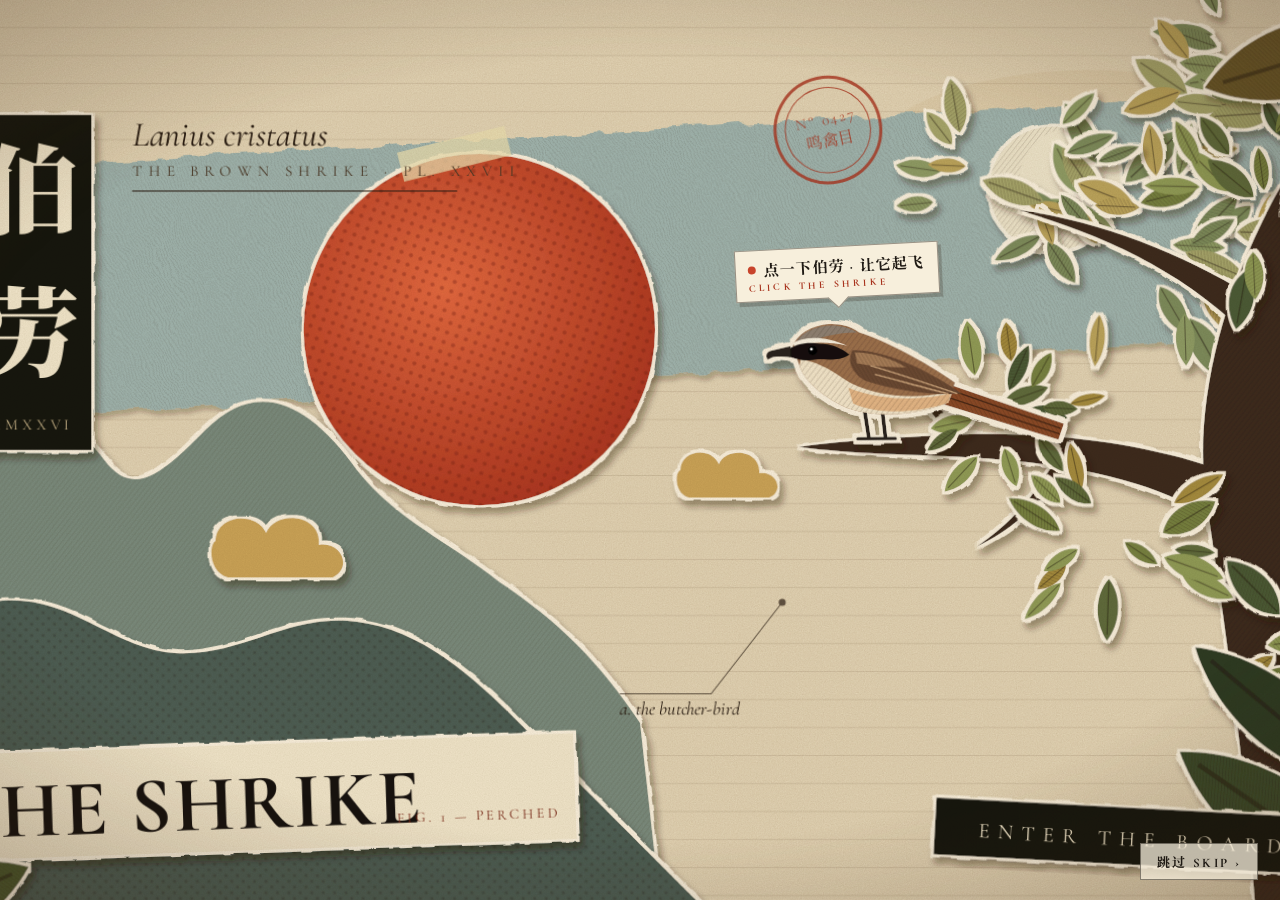
==== me/index.html @ d64d52db "Add files via upload" ====
<!DOCTYPE html>
<html lang="zh-CN">
<head>
<meta charset="UTF-8">
<meta name="viewport" content="width=device-width, initial-scale=1.0, user-scalable=no">
<title>伯劳 · LANIUS — 无限画板与传送门</title>
<link rel="preconnect" href="https://fonts.googleapis.com">
<link rel="preconnect" href="https://fonts.gstatic.com" crossorigin>
<!-- 字体异步加载：网络不通时自动回退到系统字体，不会阻塞页面 -->
<link href="https://fonts.googleapis.com/css2?family=Caveat:wght@500;700&family=Cormorant+Garamond:ital,wght@0,500;0,700;1,500&family=Long+Cang&family=Noto+Serif+SC:wght@500;900&family=Ma+Shan+Zheng&family=Special+Elite&family=ZCOOL+KuaiLe&display=swap" rel="stylesheet" media="print" onload="this.media='all'">
<link rel="stylesheet" href="css/style.css">
</head>
<body class="intro-running">

<!-- ================= 主体：无限画板 ================= -->
<div id="app">
  <div id="stage">
    <canvas id="board" aria-label="无限画板"></canvas>
    <!-- 网页维度（传送门打开的嵌入页面） -->
    <div id="webview" aria-hidden="true">
      <iframe id="webFrame" title="传送门另一侧的页面"></iframe>
    </div>
  </div>

  <!-- 左上：场景标题 / 返回 -->
  <div class="topleft ui">
    <button id="backBtn" class="back-btn" title="穿回上一个维度 (Backspace)">
      <span class="mini-portal"></span><span>穿回</span>
    </button>
    <div class="scene-tag">
      <span class="scene-mark">LANIUS</span>
      <span id="sceneTitle">主画板</span>
    </div>
  </div>

  <!-- 顶部工具栏 -->
  <div class="toolbar ui board-only" role="toolbar" aria-label="绘图工具">
    <button data-tool="select" title="选择 (V / 1)" class="active"><svg viewBox="0 0 24 24"><path d="M5 3l14 8-6 1.6L10 19z"/></svg><i>1</i></button>
    <button data-tool="hand" title="抓手平移 (H / 2)"><svg viewBox="0 0 24 24"><path d="M8 12V5.5a1.5 1.5 0 013 0V11m0-1V4.5a1.5 1.5 0 013 0V11m0-.5V6a1.5 1.5 0 013 0v7c0 4-2.5 7-6.5 7-3 0-4.5-1.5-6-4l-2-3.5a1.5 1.5 0 012.5-1.6L8 13"/></svg><i>2</i></button>
    <span class="sep"></span>
    <button data-tool="pen" title="画笔 (P / 3)"><svg viewBox="0 0 24 24"><path d="M4 20c3-1 4-3 6-6l7-9 2 2-8 8c-2 2-4 4-7 5z"/></svg><i>3</i></button>
    <button data-tool="rect" title="矩形 (R / 4)"><svg viewBox="0 0 24 24"><rect x="4" y="6" width="16" height="12" rx="1.5"/></svg><i>4</i></button>
    <button data-tool="ellipse" title="椭圆 (O / 5)"><svg viewBox="0 0 24 24"><ellipse cx="12" cy="12" rx="8.5" ry="6.5"/></svg><i>5</i></button>
    <button data-tool="arrow" title="箭头 (A / 6)"><svg viewBox="0 0 24 24"><path d="M4 20L19 5M11 5h8v8"/></svg><i>6</i></button>
    <button data-tool="line" title="直线 (L / 7)"><svg viewBox="0 0 24 24"><path d="M4 20L20 4"/></svg><i>7</i></button>
    <button data-tool="text" title="文字 (T / 8)"><svg viewBox="0 0 24 24"><path d="M5 6V4h14v2M12 4v16M9 20h6"/></svg><i>8</i></button>
    <button data-tool="eraser" title="橡皮 (E / 9)"><svg viewBox="0 0 24 24"><path d="M9 20h11M4.5 14.5l9-9a2 2 0 012.8 0l2.2 2.2a2 2 0 010 2.8L11 18H8z"/></svg><i>9</i></button>
    <span class="sep"></span>
    <button data-tool="portal" class="portal-tool" title="创造传送门 (G / 0)"><span class="mini-portal"></span><b>传送门</b><i>0</i></button>
  </div>

  <!-- 左侧属性面板 -->
  <div class="props ui board-only" aria-label="样式">
    <div class="prop-title">笔触 Stroke</div>
    <div class="swatches" id="colorSwatches">
      <button data-color="ink" class="active" title="墨色"></button>
      <button data-color="#c8442b" title="朱砂"></button>
      <button data-color="#1f6fb2" title="群青"></button>
      <button data-color="#2f8f46" title="松绿"></button>
      <button data-color="#d98a1c" title="琥珀"></button>
      <button data-color="#7048e8" title="紫藤"></button>
    </div>
    <div class="prop-title">填充 Fill</div>
    <div class="seg" id="fillSeg">
      <button data-fill="none" class="active" title="无填充">无</button>
      <button data-fill="hachure" title="排线">排线</button>
      <button data-fill="solid" title="色块">色块</button>
    </div>
    <div class="prop-title">粗细 Width</div>
    <div class="seg" id="widthSeg">
      <button data-width="1.5" title="细"><span class="w w1"></span></button>
      <button data-width="3" class="active" title="中"><span class="w w2"></span></button>
      <button data-width="6" title="粗"><span class="w w3"></span></button>
    </div>
    <div class="prop-title">手绘感 Sloppiness</div>
    <div class="seg" id="roughSeg">
      <button data-rough="0" title="规整">规整</button>
      <button data-rough="1" class="active" title="手绘">手绘</button>
      <button data-rough="2.2" title="潦草">潦草</button>
    </div>
    <div class="prop-title">字体 Typeface</div>
    <div class="font-grid" id="fontFamily" role="group" aria-label="字体"></div>
    <div class="prop-title">字号 Size</div>
    <div class="seg" id="fontSeg">
      <button data-font="20">S</button>
      <button data-font="30" class="active">M</button>
      <button data-font="48">L</button>
      <button data-font="72">XL</button>
    </div>
  </div>

  <!-- 右上：菜单 -->
  <div class="topright ui">
    <button id="openBtn" class="icon-btn" title="打开本地文件 (Ctrl+O)" aria-label="打开本地文件"><svg viewBox="0 0 24 24"><path d="M3 7.5V18a1.5 1.5 0 001.5 1.5h13.2a1.5 1.5 0 001.45-1.1L21.5 11H7.2a1.5 1.5 0 00-1.43 1.05L3.5 19"/><path d="M3 7.5V6a1.5 1.5 0 011.5-1.5h4l2 2.5h6A1.5 1.5 0 0118 8.5V11"/></svg></button>
    <button id="saveBtn" class="icon-btn" title="保存到本地文件 (Ctrl+S)" aria-label="保存到本地文件"><svg viewBox="0 0 24 24"><path d="M5 4h11l3 3v12a1 1 0 01-1 1H6a1 1 0 01-1-1z"/><path d="M8 4v5h7V4M8 20v-6h8v6"/></svg></button>
    <button id="menuBtn" class="icon-btn" title="菜单" aria-haspopup="true"><svg viewBox="0 0 24 24"><path d="M4 7h16M4 12h16M4 17h16"/></svg></button>
    <div id="menu" class="menu hidden" role="menu">
      <button data-menu="open">打开本地文件…<kbd>Ctrl+O</kbd></button>
      <button data-menu="save">保存到本地文件<kbd>Ctrl+S</kbd></button>
      <button data-menu="saveas">另存为…<kbd>Ctrl+Shift+S</kbd></button>
      <hr>
      <button data-menu="export" class="board-only">导出当前画板 PNG</button>
      <button data-menu="clear" class="board-only">清空当前画板</button>
      <button data-menu="reset">恢复默认（清除所有保存）</button>
      <button data-menu="intro">重播开场动画</button>
      <button data-menu="help">快捷键与帮助</button>
    </div>
  </div>

  <!-- 底部左：缩放 & 撤销 -->
  <div class="bottomleft ui board-only">
    <div class="zoom-box">
      <button id="zoomOut" title="缩小 (-)">−</button>
      <button id="zoomLabel" title="重置缩放 (0)">100%</button>
      <button id="zoomIn" title="放大 (+)">+</button>
    </div>
    <div class="zoom-box">
      <button id="undoBtn" title="撤销 (Ctrl+Z)"><svg viewBox="0 0 24 24"><path d="M9 14L4 9l5-5M4 9h10a6 6 0 010 12h-3"/></svg></button>
      <button id="redoBtn" title="重做 (Ctrl+Shift+Z)"><svg viewBox="0 0 24 24"><path d="M15 14l5-5-5-5M20 9H10a6 6 0 000 12h3"/></svg></button>
    </div>
  </div>

  <textarea id="textEditor" spellcheck="false" aria-label="编辑文字"></textarea>
  <input type="file" id="fileInput" accept=".lanius,.json,application/json" hidden>
  <div id="dropZone" aria-hidden="true"><div><span class="mini-portal"></span>松手即可打开画板文件</div></div>
  <div id="toast" role="status" aria-live="polite"></div>
  <div id="parkourHud" class="parkour-hud" aria-hidden="true">
    <b>跑酷</b>
    <span><kbd>A</kbd><kbd>D</kbd> 移动</span>
    <span><kbd>空格</kbd> 跳跃</span>
    <span><kbd>E</kbd> 穿越传送门</span>
    <span>画的线条就是地面</span>
  </div>
  <div id="ctxMenu" class="menu ctx hidden" role="menu"></div>
</div>

<!-- 传送门设置弹窗 -->
<div id="portalDialog" class="modal hidden" role="dialog" aria-modal="true" aria-labelledby="pdTitle">
  <form class="modal-card" id="portalForm" autocomplete="off">
    <div class="tape tape-l"></div><div class="tape tape-r"></div>
    <h3 id="pdTitle">创造传送门 <small>PORTAL GUN · MK II</small></h3>
    <label class="field">传送门名字
      <input name="name" maxlength="40" placeholder="例如：C-137 维度">
    </label>
    <div class="field-label" id="destLabel">另一侧是什么风格</div>
    <div class="dest-grid">
      <label><input type="radio" name="dest" value="paper" checked><span class="dest d-paper"><b>纸张画板</b><em>默认 · 和这里一样</em></span></label>
      <label><input type="radio" name="dest" value="dots"><span class="dest d-dots"><b>点阵画板</b><em>干净的白色点阵</em></span></label>
      <label><input type="radio" name="dest" value="dark"><span class="dest d-dark"><b>暗夜画板</b><em>深色维度</em></span></label>
      <label><input type="radio" name="dest" value="blueprint"><span class="dest d-blue"><b>蓝图画板</b><em>工程蓝图网格</em></span></label>
      <label><input type="radio" name="dest" value="parkour"><span class="dest d-parkour"><b>跑酷维度</b><em>操控火柴人踩线条</em></span></label>
      <label><input type="radio" name="dest" value="web"><span class="dest d-web"><b>网页</b><em>嵌入一个页面</em></span></label>
    </div>
    <label class="field url-field">网址或本地相对路径
      <input name="src" placeholder="https://…  或  某个页面.html">
    </label>
    <div class="field-label">传送门颜色</div>
    <div class="hue-row">
      <label><input type="radio" name="hue" value="105" checked><span style="--h:105">经典绿</span></label>
      <label><input type="radio" name="hue" value="170"><span style="--h:170">青蓝</span></label>
      <label><input type="radio" name="hue" value="285"><span style="--h:285">紫</span></label>
      <label><input type="radio" name="hue" value="35"><span style="--h:35">琥珀</span></label>
    </div>
    <div class="actions">
      <button type="button" data-act="cancel" class="btn ghost">取消</button>
      <button type="submit" class="btn primary">开启传送门</button>
    </div>
  </form>
</div>

<!-- 帮助 -->
<div id="helpDialog" class="modal hidden" role="dialog" aria-modal="true" aria-labelledby="helpTitle">
  <div class="modal-card help-card">
    <div class="tape tape-l"></div>
    <h3 id="helpTitle">使用说明 <small>FIELD NOTES</small></h3>
    <ul>
      <li><b>平移</b>：空格 + 拖动 / 鼠标中键 / 抓手工具 / 触控板双指滑动</li>
      <li><b>缩放</b>：Ctrl + 滚轮 / 双指捏合 / 左下角按钮</li>
      <li><b>工具</b>：1 选择 · 2 抓手 · 3 画笔 · 4 矩形 · 5 椭圆 · 6 箭头 · 7 直线 · 8 文字 · 9 橡皮 · 0 传送门</li>
      <li><b>传送门</b>：单击即穿越；拖动可移动；Alt/Shift + 单击选中后可拖右下角缩放；右键可编辑目的地</li>
      <li><b>跑酷维度</b>：进去后会有一个火柴人 —— <b>A / D 走路 · 空格跳跃 · 靠近传送门按 E 穿越</b>；你画的线条就是地面，火柴人可以踩在上面（这个维度之外没有火柴人）。进入时火柴人从入口传送门下方的初始平台出现，掉下去会自动回到入口</li>
      <li><b>编辑</b>：Delete 删除 · Ctrl+D 复制 · Ctrl+C / V · Ctrl+Z / Ctrl+Shift+Z · 双击文字修改</li>
      <li><b>返回</b>：左上角「穿回」或 Backspace（在网页维度中）</li>
      <li><b>文件</b>：Ctrl+S 保存为本地 .lanius 文件（包含所有维度和传送门）· Ctrl+Shift+S 另存为 · Ctrl+O 打开，也可以把文件直接拖进窗口</li>
      <li>画板内容同时会自动保存在本浏览器中。</li>
    </ul>
    <div class="actions"><button type="button" class="btn primary" data-close>好的</button></div>
  </div>
</div>

<!-- 传送门穿越特效层 -->
<canvas id="warp"></canvas>

<!-- ================= 开场动画：伯劳（古典拼贴） ================= -->
<div id="intro" aria-label="开场动画">
  <svg class="defs-only" width="0" height="0" aria-hidden="true">
    <defs>
      <filter id="cutout" x="-20%" y="-20%" width="140%" height="140%">
        <feMorphology in="SourceAlpha" operator="dilate" radius="3.2" result="dil"/>
        <feTurbulence type="fractalNoise" baseFrequency="0.06" numOctaves="2" seed="4" result="tn"/>
        <feDisplacementMap in="dil" in2="tn" scale="5" xChannelSelector="R" yChannelSelector="G" result="rough"/>
        <feFlood flood-color="#f7eedb"/>
        <feComposite in2="rough" operator="in" result="border"/>
        <feGaussianBlur in="rough" stdDeviation="3" result="blur"/>
        <feOffset in="blur" dx="4" dy="6" result="off"/>
        <feFlood flood-color="#2a1a0c" flood-opacity="0.38"/>
        <feComposite in2="off" operator="in" result="shadow"/>
        <feMerge><feMergeNode in="shadow"/><feMergeNode in="border"/><feMergeNode in="SourceGraphic"/></feMerge>
      </filter>
      <filter id="torn" x="-5%" y="-5%" width="110%" height="110%">
        <feTurbulence type="fractalNoise" baseFrequency="0.035" numOctaves="3" seed="9" result="n"/>
        <feDisplacementMap in="SourceGraphic" in2="n" scale="14" xChannelSelector="R" yChannelSelector="G" result="d"/>
        <feGaussianBlur in="d" stdDeviation="2" result="b"/>
        <feOffset in="b" dx="3" dy="5" result="o"/>
        <feFlood flood-color="#2a1a0c" flood-opacity="0.25"/>
        <feComposite in2="o" operator="in" result="s"/>
        <feMerge><feMergeNode in="s"/><feMergeNode in="d"/></feMerge>
      </filter>
      <filter id="paperNoise">
        <feTurbulence type="fractalNoise" baseFrequency="0.9" numOctaves="3" seed="2"/>
        <feColorMatrix values="0 0 0 0 0.35  0 0 0 0 0.25  0 0 0 0 0.12  0 0 0 0.22 0"/>
      </filter>
      <pattern id="hatch" width="4" height="4" patternUnits="userSpaceOnUse" patternTransform="rotate(38)">
        <line x1="0" y1="0" x2="0" y2="4" stroke="#24160c" stroke-width="0.9" stroke-opacity="0.5"/>
      </pattern>
      <pattern id="hatchFine" width="3" height="3" patternUnits="userSpaceOnUse" patternTransform="rotate(-30)">
        <line x1="0" y1="0" x2="0" y2="3" stroke="#24160c" stroke-width="0.6" stroke-opacity="0.45"/>
      </pattern>
      <pattern id="halftone" width="10" height="10" patternUnits="userSpaceOnUse" patternTransform="rotate(20)">
        <circle cx="5" cy="5" r="2.1" fill="#6e1d10" fill-opacity="0.35"/>
      </pattern>
      <pattern id="halftoneInk" width="8" height="8" patternUnits="userSpaceOnUse" patternTransform="rotate(45)">
        <circle cx="4" cy="4" r="1.6" fill="#1d1712" fill-opacity="0.55"/>
      </pattern>
      <pattern id="ledger" width="60" height="28" patternUnits="userSpaceOnUse">
        <line x1="0" y1="27.5" x2="60" y2="27.5" stroke="#6a5236" stroke-opacity="0.16" stroke-width="1"/>
      </pattern>
      <radialGradient id="vignette" cx="50%" cy="50%" r="75%">
        <stop offset="55%" stop-color="#3a2410" stop-opacity="0"/>
        <stop offset="100%" stop-color="#3a2410" stop-opacity="0.45"/>
      </radialGradient>
      <radialGradient id="sunGrad" cx="40%" cy="38%" r="70%">
        <stop offset="0%" stop-color="#e2683e"/>
        <stop offset="100%" stop-color="#a8331d"/>
      </radialGradient>
    </defs>
  </svg>

  <!-- L0 纸张 -->
  <svg class="layer" id="lPaper" viewBox="0 0 1600 900" preserveAspectRatio="xMidYMid slice" aria-hidden="true">
    <rect width="1600" height="900" fill="#e7d9bb"/>
    <rect width="1600" height="900" fill="url(#ledger)"/>
    <rect width="1600" height="900" filter="url(#paperNoise)"/>
    <ellipse cx="300" cy="700" rx="260" ry="120" fill="#b08a55" opacity="0.12"/>
    <ellipse cx="1250" cy="160" rx="220" ry="90" fill="#b08a55" opacity="0.1"/>
    <line x1="80" y1="0" x2="80" y2="900" stroke="#a5423a" stroke-opacity="0.25" stroke-width="1.5"/>
  </svg>

  <!-- L1 天空、太阳 -->
  <svg class="layer" id="lSky" viewBox="0 0 1600 900" preserveAspectRatio="xMidYMid slice" aria-hidden="true">
    <g filter="url(#torn)">
      <polygon points="150,170 1500,90 1520,330 160,420" fill="#9fb3ad"/>
      <polygon points="150,170 1500,90 1520,330 160,420" fill="url(#hatchFine)" opacity="0.5"/>
    </g>
    <g filter="url(#cutout)">
      <circle cx="640" cy="330" r="175" fill="url(#sunGrad)"/>
      <circle cx="640" cy="330" r="175" fill="url(#halftone)"/>
    </g>
    <g filter="url(#cutout)" opacity="0.95">
      <circle cx="1210" cy="190" r="62" fill="#efe4c9"/>
      <circle cx="1210" cy="190" r="62" fill="url(#hatch)" opacity="0.55"/>
      <circle cx="1228" cy="180" r="50" fill="#efe4c9"/>
    </g>
    <rect x="560" y="140" width="110" height="30" fill="#e9dcae" opacity="0.75" transform="rotate(-14 615 155)"/>
  </svg>

  <!-- L2 山与祥云 -->
  <svg class="layer" id="lMount" viewBox="0 0 1600 900" preserveAspectRatio="xMidYMid slice" aria-hidden="true">
    <g filter="url(#cutout)">
      <path d="M0 900 L0 560 C60 520 110 470 170 430 C210 400 240 420 270 460 C300 500 330 470 370 430 C420 380 470 400 520 470 C560 520 610 540 660 580 C720 620 760 660 800 720 L820 900 Z" fill="#7a8a7b"/>
      <path d="M0 900 L0 560 C60 520 110 470 170 430 C210 400 240 420 270 460 C300 500 330 470 370 430 C420 380 470 400 520 470 C560 520 610 540 660 580 C720 620 760 660 800 720 L820 900 Z" fill="url(#hatch)" opacity="0.35"/>
    </g>
    <g filter="url(#cutout)">
      <path d="M-20 900 L-20 700 C40 650 90 610 160 600 C230 590 270 640 330 650 C400 660 450 610 520 620 C600 630 660 700 720 760 C760 800 800 840 860 900 Z" fill="#4e5d52"/>
      <path d="M-20 900 L-20 700 C40 650 90 610 160 600 C230 590 270 640 330 650 C400 660 450 610 520 620 C600 630 660 700 720 760 C760 800 800 840 860 900 Z" fill="url(#halftoneInk)" opacity="0.4"/>
    </g>
    <g filter="url(#cutout)" fill="#c9a256">
      <path d="M380 540 c0-26 40-30 50-8 c10-24 56-18 52 12 c22-4 34 22 14 32 h-104 c-20-6-18-34 -12-36z"/>
      <path d="M840 470 c0-20 30-24 38-6 c8-18 42-14 40 9 c16-3 26 17 10 24 h-80 c-15-5-13-26 -8-27z"/>
    </g>
  </svg>

  <!-- L3 古典排版 -->
  <svg class="layer" id="lType" viewBox="0 0 1600 900" preserveAspectRatio="xMidYMid slice" aria-hidden="true">
    <g filter="url(#cutout)">
      <rect x="140" y="120" width="120" height="330" fill="#17120e"/>
    </g>
    <text x="200" y="230" text-anchor="middle" font-family="'Noto Serif SC','Songti SC','SimSun',serif" font-weight="900" font-size="96" fill="#efe4c9">伯</text>
    <text x="200" y="370" text-anchor="middle" font-family="'Noto Serif SC','Songti SC','SimSun',serif" font-weight="900" font-size="96" fill="#efe4c9">劳</text>
    <text x="200" y="430" text-anchor="middle" font-family="'Cormorant Garamond',Georgia,serif" font-size="15" letter-spacing="4" fill="#c8b48a">MMXXVI</text>
    <text x="300" y="150" font-family="'Cormorant Garamond',Georgia,serif" font-style="italic" font-size="34" fill="#2a1d12">Lanius cristatus</text>
    <text x="300" y="180" font-family="'Cormorant Garamond',Georgia,serif" font-size="15" letter-spacing="6" fill="#4a3826">THE BROWN SHRIKE · PL. XXVII</text>
    <line x1="300" y1="195" x2="620" y2="195" stroke="#2a1d12" stroke-width="1"/>
    <g filter="url(#cutout)">
      <rect x="96" y="740" width="640" height="104" fill="#efe4c9" transform="rotate(-2 416 792)"/>
    </g>
    <text x="118" y="822" font-family="'Cormorant Garamond',Georgia,serif" font-weight="700" font-size="78" fill="#17120e" transform="rotate(-2 416 792)" letter-spacing="2">THE SHRIKE</text>
    <text x="560" y="822" font-family="'Cormorant Garamond',Georgia,serif" font-size="14" letter-spacing="3" fill="#7a2a18" transform="rotate(-2 416 792)">FIG. 1 — PERCHED</text>
    <g transform="translate(985 135) rotate(-12)" opacity="0.8">
      <circle r="52" fill="none" stroke="#a8331d" stroke-width="3"/>
      <circle r="42" fill="none" stroke="#a8331d" stroke-width="1"/>
      <text y="-6" text-anchor="middle" font-family="'Cormorant Garamond',Georgia,serif" font-size="15" letter-spacing="2" fill="#a8331d">N° 0427</text>
      <text y="16" text-anchor="middle" font-family="'Noto Serif SC',serif" font-size="16" fill="#a8331d">鸣禽目</text>
    </g>
    <g stroke="#2a1d12" stroke-width="1" fill="none" opacity="0.7">
      <path d="M940 600 L870 690 L780 690"/>
      <circle cx="940" cy="600" r="3" fill="#2a1d12"/>
    </g>
    <text x="780" y="710" font-family="'Cormorant Garamond',Georgia,serif" font-style="italic" font-size="18" fill="#2a1d12">a. the butcher-bird</text>
  </svg>

  <!-- L4 树 -->
  <svg class="layer" id="lTree" viewBox="0 0 1600 900" preserveAspectRatio="xMidYMid slice" aria-hidden="true">
    <g id="treeLeavesBack"></g>
    <g filter="url(#cutout)">
      <g id="treeWood" fill="#3d2c1f">
        <path d="M1400 900 C1390 760 1370 620 1352 500 C1340 420 1360 320 1410 220 C1440 160 1490 90 1560 20 L1640 -20 L1640 900 Z"/>
        <path d="M1362 468 C1280 440 1180 430 1090 436 C1050 438 1010 440 955 447 C1010 454 1060 454 1100 456 C1190 460 1290 472 1356 516 Z"/>
        <path d="M1104 440 C1084 410 1062 388 1030 366 C1064 382 1090 402 1116 438 Z"/>
        <path d="M1206 458 C1186 492 1162 522 1128 544 C1170 524 1196 494 1222 460 Z"/>
        <path d="M1396 300 C1326 258 1252 228 1168 216 C1250 240 1322 272 1388 334 Z"/>
      </g>
      <path d="M1400 900 C1390 760 1370 620 1352 500 C1340 420 1360 320 1410 220 C1440 160 1490 90 1560 20 L1640 -20 L1640 900 Z" fill="url(#hatch)"/>
    </g>
    <g id="treeLeaves"></g>
    <circle id="perch" cx="1030" cy="441" r="1" fill="none"/>
  </svg>

  <!-- 伯劳 -->
  <!-- 伯劳（由 intro.js 生成剪纸部件） -->
  <div id="fallLeaves"></div>
  <div id="birdWrap">
    <svg id="bird" viewBox="0 -80 320 280" aria-hidden="true"></svg>
  </div>
  <div id="birdHint" aria-hidden="true">
    <div class="tag"><span class="dot"></span>点一下伯劳 · 让它起飞<em>CLICK THE SHRIKE</em></div>
  </div>

  <!-- L5 前景 -->
  <svg class="layer" id="lFront" viewBox="0 0 1600 900" preserveAspectRatio="xMidYMid slice" aria-hidden="true">
    <g id="frontLeaves"></g>
    <rect x="1080" y="790" width="380" height="54" fill="#17120e" transform="rotate(3 1270 817)" filter="url(#cutout)"/>
    <text x="1270" y="826" text-anchor="middle" font-family="'Cormorant Garamond',Georgia,serif" font-size="20" letter-spacing="8" fill="#efe4c9" transform="rotate(3 1270 817)">ENTER THE BOARD</text>
    <rect width="1600" height="900" fill="url(#vignette)"/>
  </svg>

  <div class="intro-grain"></div>
  <button id="skipIntro" type="button">跳过 SKIP ›</button>
</div>

<script src="js/portal.js"></script>
<script src="js/parkour.js"></script>
<script src="js/board.js"></script>
<script src="js/intro.js"></script>
</body>
</html>
---- me/css/style.css ----
/* =========================================================
 *  伯劳 · LANIUS —— 古典拼贴 × 手绘画板 × 传送门
 * ========================================================= */
:root {
  --paper: #f3ead6;
  --paper-2: #fbf6ea;
  --ink: #1f1a14;
  --ink-soft: rgba(31, 26, 20, 0.62);
  --line: rgba(42, 29, 18, 0.22);
  --accent: #c8442b;
  --portal: hsl(105, 90%, 45%);
  --shadow: 0 1px 0 rgba(255, 255, 255, 0.6) inset, 0 6px 18px rgba(48, 30, 12, 0.16), 0 1px 3px rgba(48, 30, 12, 0.18);
  --hand: "Caveat", "Long Cang", "KaiTi", "STKaiti", cursive;
  --serif: "Cormorant Garamond", "Noto Serif SC", Georgia, "Songti SC", serif;
  --sans: "Helvetica Neue", "PingFang SC", "Microsoft YaHei", sans-serif;
  --ease: cubic-bezier(0.16, 0.84, 0.24, 1);
}

* { box-sizing: border-box; }
html, body {
  margin: 0; height: 100%; overflow: hidden;
  background: #e7d9bb;
  color: var(--ink);
  font-family: var(--sans);
  -webkit-font-smoothing: antialiased;
  overscroll-behavior: none;
  touch-action: none;
}
button { font: inherit; color: inherit; }
button:focus-visible, input:focus-visible { outline: 2px solid var(--accent); outline-offset: 2px; }
.hidden { display: none !important; }

/* ================= 主体 ================= */
#app { position: fixed; inset: 0; transform-origin: 50% 50%; }
#stage { position: absolute; inset: 0; overflow: hidden; }
#board { position: absolute; inset: 0; display: block; touch-action: none; }

#webview {
  position: absolute; inset: 0; background: #e8e6e1;
  visibility: hidden; opacity: 0;
}
#webview.on { visibility: visible; opacity: 1; }
#webview iframe { width: 100%; height: 100%; border: 0; display: block; background: #e8e6e1; }

/* ---------- 通用 UI 浮层 ---------- */
.ui {
  position: absolute; z-index: 10;
  transition: opacity 0.6s var(--ease), transform 0.8s var(--ease);
}
body.intro-running .ui { opacity: 0; pointer-events: none; }
body.intro-running .toolbar { transform: translate(-50%, -24px); }
body.intro-running .props { transform: translateX(-24px); }
body.intro-running .bottomleft { transform: translateY(24px); }
body.ui-in .ui { transition-delay: 0.12s; }
body.ui-in .toolbar { transition-delay: 0.05s; }
body.ui-in .props { transition-delay: 0.2s; }
body.mode-web .board-only { opacity: 0; pointer-events: none; transform: translateY(-8px); }
body.mode-web .toolbar { transform: translate(-50%, -16px); }

.panel, .toolbar, .props, .zoom-box, .icon-btn, .menu, .scene-tag, .back-btn {
  background: var(--paper-2);
  border: 1px solid var(--line);
  box-shadow: var(--shadow);
}

/* 顶部工具栏 */
.toolbar {
  top: 14px; left: 50%; transform: translateX(-50%);
  display: flex; align-items: center; gap: 2px; padding: 5px;
  border-radius: 12px;
}
.toolbar::before { /* 拼贴胶带 */
  content: ""; position: absolute; top: -9px; left: 22px; width: 58px; height: 16px;
  background: rgba(214, 180, 104, 0.55); transform: rotate(-4deg);
  box-shadow: 0 1px 2px rgba(0, 0, 0, 0.08);
}
.toolbar button {
  position: relative; display: grid; place-items: center;
  min-width: 38px; height: 38px; padding: 0 8px;
  border: 0; border-radius: 8px; background: transparent; cursor: pointer;
  transition: background 0.15s, color 0.15s;
}
.toolbar button:hover { background: rgba(200, 68, 43, 0.09); }
.toolbar button.active { background: var(--ink); color: var(--paper-2); }
.toolbar svg { width: 19px; height: 19px; fill: none; stroke: currentColor; stroke-width: 1.7; stroke-linecap: round; stroke-linejoin: round; }
.toolbar i {
  position: absolute; right: 3px; bottom: 1px; font-style: normal; font-size: 9px; opacity: 0.45;
}
.toolbar .sep { width: 1px; height: 22px; background: var(--line); margin: 0 4px; }
.toolbar .portal-tool { display: flex; gap: 7px; padding: 0 14px 0 10px; }
.toolbar .portal-tool b { font-family: var(--hand); font-size: 20px; font-weight: 700; line-height: 1; }
.toolbar .portal-tool.active { background: #133a10; color: #d9ff9e; }

.mini-portal {
  display: inline-block; width: 18px; height: 22px; border-radius: 50%;
  background: radial-gradient(circle at 50% 50%, #eaffc8 0 12%, #8ff53a 30%, #3bb51b 62%, #1f7a12 100%);
  box-shadow: 0 0 8px rgba(120, 255, 60, 0.75), inset 0 0 0 2px rgba(214, 255, 140, 0.85);
  animation: miniSpin 2.4s linear infinite;
}
@keyframes miniSpin {
  0% { border-radius: 52% 48% 50% 50% / 50% 52% 48% 50%; transform: rotate(0deg); }
  50% { border-radius: 46% 54% 52% 48% / 54% 46% 54% 46%; }
  100% { border-radius: 52% 48% 50% 50% / 50% 52% 48% 50%; transform: rotate(360deg); }
}

/* 左侧属性面板 */
.props {
  top: 78px; left: 14px; width: 200px; padding: 12px 12px 6px;
  border-radius: 12px; max-height: calc(100vh - 150px); overflow-y: auto; scrollbar-width: thin;
}
.prop-title {
  font-family: var(--serif); font-size: 12px; font-weight: 700; letter-spacing: 0.08em;
  color: var(--ink-soft); margin: 2px 0 6px;
}
.swatches { display: grid; grid-template-columns: repeat(6, 1fr); gap: 5px; margin-bottom: 12px; }
.swatches button {
  aspect-ratio: 1; border-radius: 7px; border: 2px solid transparent; cursor: pointer;
  box-shadow: inset 0 0 0 1px rgba(0, 0, 0, 0.12);
}
.swatches button[data-color="ink"] { background: #1f1a14; }
.swatches button[data-color="#c8442b"] { background: #c8442b; }
.swatches button[data-color="#1f6fb2"] { background: #1f6fb2; }
.swatches button[data-color="#2f8f46"] { background: #2f8f46; }
.swatches button[data-color="#d98a1c"] { background: #d98a1c; }
.swatches button[data-color="#7048e8"] { background: #7048e8; }
.swatches button.active { border-color: var(--paper-2); box-shadow: 0 0 0 2px var(--accent); }
.seg { display: flex; gap: 4px; margin-bottom: 12px; }
.seg button {
  flex: 1; height: 30px; border-radius: 7px; border: 1px solid var(--line);
  background: transparent; cursor: pointer; font-size: 12px;
  display: grid; place-items: center;
}
.seg button:hover { border-color: var(--ink-soft); }
.seg button.active { background: var(--ink); color: var(--paper-2); border-color: var(--ink); }
.w { display: block; width: 22px; border-radius: 3px; background: currentColor; }
.w1 { height: 1.5px; } .w2 { height: 3px; } .w3 { height: 6px; }

.font-grid { display: grid; grid-template-columns: repeat(3, 1fr); gap: 4px; margin-bottom: 12px; }
.font-grid button {
  height: 30px; padding: 0 2px; border-radius: 7px; border: 1px solid var(--line);
  background: transparent; cursor: pointer; font-size: 15px; line-height: 1; white-space: nowrap; overflow: hidden;
}
.font-grid button:hover { border-color: var(--ink-soft); }
.font-grid button.active { background: var(--ink); color: var(--paper-2); border-color: var(--ink); }

/* 左上 场景标签 / 返回 */
.topleft { top: 14px; left: 14px; display: flex; gap: 8px; align-items: center; }
.scene-tag {
  display: flex; align-items: baseline; gap: 10px; padding: 9px 14px 8px;
  border-radius: 10px; max-width: 34vw; overflow: hidden;
}
.scene-mark {
  font-family: var(--serif); font-weight: 700; font-size: 13px; letter-spacing: 0.32em;
  color: var(--accent);
}
#sceneTitle { font-family: var(--hand); font-size: 22px; line-height: 1; white-space: nowrap; overflow: hidden; text-overflow: ellipsis; }
.back-btn {
  display: none; align-items: center; gap: 8px; height: 40px; padding: 0 14px 0 10px;
  border-radius: 10px; cursor: pointer;
  font-family: var(--hand); font-size: 21px; font-weight: 700;
}
.back-btn.show { display: inline-flex; animation: popIn 0.5s var(--ease); }
.back-btn:hover { background: #133a10; color: #d9ff9e; }
@keyframes popIn { from { transform: scale(0.6); opacity: 0; } to { transform: none; opacity: 1; } }
/* 场景标签在有属性面板时让出位置 */
body:not(.mode-web) .topleft { max-width: calc(50vw - 260px); }

/* 右上 菜单 */
.topright { top: 14px; right: 14px; }
.icon-btn {
  width: 42px; height: 42px; border-radius: 10px; cursor: pointer; display: grid; place-items: center;
}
.icon-btn svg, .zoom-box svg { width: 19px; height: 19px; fill: none; stroke: currentColor; stroke-width: 1.8; stroke-linecap: round; stroke-linejoin: round; }
.menu {
  position: absolute; top: 50px; right: 0; min-width: 210px; padding: 6px; border-radius: 10px;
  display: flex; flex-direction: column; z-index: 30;
}
.menu button {
  text-align: left; padding: 9px 12px; border: 0; border-radius: 7px; background: transparent;
  cursor: pointer; font-size: 13.5px;
}
.menu button:hover { background: rgba(200, 68, 43, 0.1); }
.menu button.danger { color: #b3261e; }
body.mode-web .menu .board-only { display: none; }
.topright { display: flex; gap: 6px; }
.menu button { display: flex; justify-content: space-between; align-items: center; gap: 18px; }
.menu kbd { font: 11px var(--sans); opacity: 0.5; }
.menu hr { border: 0; border-top: 1px solid var(--line); margin: 4px 6px; }

/* 拖放打开 */
#dropZone {
  position: fixed; inset: 0; z-index: 70; display: grid; place-items: center; pointer-events: none;
  background: rgba(19, 58, 16, 0.18); opacity: 0; transition: opacity 0.2s ease;
}
#dropZone.on { opacity: 1; }
#dropZone > div {
  display: flex; align-items: center; gap: 12px; padding: 22px 34px;
  background: #fbf6ea; color: #1f1a14; border: 2px dashed #3bb51b; border-radius: 14px;
  font-family: var(--hand); font-size: 30px; font-weight: 700; box-shadow: 0 20px 50px rgba(0, 0, 0, 0.2);
}
#dropZone .mini-portal { width: 30px; height: 36px; }

/* 提示条 */
#toast {
  position: fixed; left: 50%; bottom: 22px; z-index: 90; transform: translate(-50%, 16px);
  padding: 10px 18px; border-radius: 10px; background: #1f1a14; color: #f7efdc;
  font-size: 14px; box-shadow: 0 10px 30px rgba(0, 0, 0, 0.25);
  opacity: 0; pointer-events: none; transition: opacity 0.25s ease, transform 0.35s var(--ease);
  max-width: calc(100vw - 32px);
}
#toast.show { opacity: 1; transform: translate(-50%, 0); }
#toast.err { background: #8f1f16; }
/* 右键菜单：紧凑、按内容自适应宽度（不再继承顶部菜单的 right:0 导致被拉长） */
.menu.ctx {
  position: fixed; top: 0; left: 0; right: auto; width: max-content; min-width: 132px; max-width: 220px;
  padding: 4px; border-radius: 9px; z-index: 75; animation: ctxIn 0.14s ease-out;
}
.menu.ctx button { padding: 6px 10px; font-size: 13px; gap: 14px; border-radius: 6px; white-space: nowrap; }
.menu.ctx hr { margin: 3px 4px; }
@keyframes ctxIn { from { opacity: 0; transform: scale(0.96); } }

/* 底部 */
.bottomleft { left: 14px; bottom: 14px; display: flex; gap: 8px; }
.zoom-box { display: flex; border-radius: 10px; overflow: hidden; }
.zoom-box button {
  min-width: 38px; height: 36px; border: 0; background: transparent; cursor: pointer; font-size: 15px;
  display: grid; place-items: center;
}
.zoom-box button:hover { background: rgba(200, 68, 43, 0.09); }
#zoomLabel { min-width: 62px; font-size: 12.5px; font-variant-numeric: tabular-nums; }

/* 文字编辑框 */
#textEditor {
  position: absolute; z-index: 20; display: none; margin: 0; padding: 0;
  border: 0; outline: 1px dashed rgba(210, 84, 47, 0.6); outline-offset: 4px;
  background: transparent; resize: none; overflow: hidden; white-space: pre;
  line-height: 1.25; min-width: 4px;
}

/* ---------- 维度主题 ---------- */
body[data-style="dark"] { --paper-2: #23242c; --ink: #ece8de; --ink-soft: rgba(236, 232, 222, 0.6); --line: rgba(255, 255, 255, 0.14); --shadow: 0 8px 22px rgba(0, 0, 0, 0.45); }
body[data-style="blueprint"] { --paper-2: #f2f6fb; }
body[data-style="dots"] { --paper-2: #ffffff; }
body[data-style="parkour"] { --paper-2: #eef5fb; --line: rgba(38, 66, 92, 0.24); --accent: #1f6fb2; }
body[data-style="dark"] .swatches button.active { border-color: #23242c; }
body[data-style="dark"] .toolbar::before { background: rgba(150, 120, 255, 0.4); }

/* ---------- 跑酷 HUD ---------- */
.parkour-hud {
  position: fixed; left: 50%; bottom: 16px; z-index: 12;
  transform: translateX(-50%);
  display: none; align-items: center; gap: 14px;
  padding: 9px 18px; border-radius: 12px;
  background: rgba(21, 30, 40, 0.84); color: #eaf3ff;
  font-size: 13px; letter-spacing: 0.02em;
  box-shadow: 0 10px 26px rgba(10, 24, 38, 0.3);
  backdrop-filter: blur(4px);
  pointer-events: none;
}
body.mode-parkour .parkour-hud { display: flex; animation: popIn 0.5s var(--ease); }
.parkour-hud b { font-family: var(--hand); font-size: 20px; line-height: 1; color: #a6ec74; letter-spacing: 0.06em; }
.parkour-hud span { position: relative; display: inline-flex; align-items: center; gap: 5px; opacity: 0.92; }
.parkour-hud span + span { padding-left: 15px; }
.parkour-hud span + span::before {
  content: ""; position: absolute; left: 0; top: 50%; width: 4px; height: 4px;
  border-radius: 50%; background: currentColor; opacity: 0.4; transform: translateY(-50%);
}
.parkour-hud kbd {
  font: 600 11px var(--sans); padding: 2px 6px; border-radius: 5px;
  background: rgba(255, 255, 255, 0.14); border: 1px solid rgba(255, 255, 255, 0.22);
}
@media (max-width: 900px) { .parkour-hud { bottom: 76px; font-size: 12px; gap: 10px; padding: 7px 12px; } }

/* ================= 弹窗 ================= */
.modal {
  position: fixed; inset: 0; z-index: 60; display: grid; place-items: center;
  background: rgba(30, 20, 10, 0.32); backdrop-filter: blur(3px);
  animation: fadeIn 0.25s ease;
}
@keyframes fadeIn { from { opacity: 0; } }
.modal-card {
  position: relative; width: min(520px, calc(100vw - 32px)); max-height: calc(100vh - 40px); overflow: auto;
  padding: 26px 26px 20px; background: #fbf6ea; color: #1f1a14;
  border: 1px solid rgba(42, 29, 18, 0.25);
  box-shadow: 0 30px 60px rgba(40, 22, 8, 0.3);
  transform: rotate(-0.6deg);
  animation: cardIn 0.45s var(--ease);
  background-image: repeating-linear-gradient(0deg, transparent 0 27px, rgba(106, 82, 54, 0.1) 27px 28px);
}
@keyframes cardIn { from { transform: translateY(18px) rotate(-3deg) scale(0.96); opacity: 0; } }
.tape { position: absolute; top: -10px; width: 86px; height: 22px; background: rgba(214, 180, 104, 0.6); }
.tape-l { left: 26px; transform: rotate(-5deg); }
.tape-r { right: 26px; transform: rotate(4deg); background: rgba(160, 210, 120, 0.55); }
.modal h3 { margin: 0 0 16px; font-family: var(--serif); font-size: 28px; font-weight: 700; }
.modal h3 small { font-size: 12px; letter-spacing: 0.24em; color: var(--accent); margin-left: 6px; }
.field, .field-label { display: block; font-family: var(--serif); font-weight: 700; font-size: 14px; letter-spacing: 0.04em; margin: 0 0 6px; }
.field input {
  display: block; width: 100%; margin-top: 6px; margin-bottom: 14px; padding: 10px 12px;
  font: 16px var(--sans); color: #1f1a14; background: #fff;
  border: 1px solid rgba(42, 29, 18, 0.3); border-radius: 8px;
}
.field input.err { border-color: #b3261e; animation: shake 0.35s; }
@keyframes shake { 25% { transform: translateX(-5px); } 75% { transform: translateX(5px); } }
.dest-grid { display: grid; grid-template-columns: repeat(auto-fill, minmax(140px, 1fr)); gap: 8px; margin-bottom: 14px; }
.dest-grid input, .hue-row input { position: absolute; opacity: 0; pointer-events: none; }
.dest {
  display: flex; flex-direction: column; gap: 2px; padding: 10px 12px; min-height: 64px;
  border-radius: 9px; border: 1.5px solid rgba(42, 29, 18, 0.2); cursor: pointer;
  transition: transform 0.15s, border-color 0.15s, box-shadow 0.15s;
}
.dest b { font-size: 14px; } .dest em { font-style: normal; font-size: 11.5px; opacity: 0.7; }
.dest:hover { transform: translateY(-1px); }
.dest-grid input:checked + .dest { border-color: var(--accent); box-shadow: 0 0 0 2px rgba(200, 68, 43, 0.25); }
.dest-grid input:focus-visible + .dest { outline: 2px solid var(--accent); outline-offset: 2px; }
.d-paper { background: #f3ead6 repeating-linear-gradient(90deg, transparent 0 15px, rgba(120, 88, 48, 0.12) 15px 16px); }
.d-dots { background: #fff radial-gradient(rgba(0, 0, 0, 0.25) 1px, transparent 1.5px) 0 0 / 12px 12px; }
.d-dark { background: #15161c radial-gradient(rgba(255, 255, 255, 0.2) 1px, transparent 1.5px) 0 0 / 12px 12px; color: #ece8de; }
.d-blue { background: #1b4a80 repeating-linear-gradient(0deg, transparent 0 15px, rgba(255, 255, 255, 0.14) 15px 16px); color: #eef5ff; }
.d-parkour { background: #e9f1f9 repeating-linear-gradient(0deg, transparent 0 16px, rgba(38, 70, 100, 0.16) 16px 18px); }
.d-web { background: linear-gradient(135deg, #e8e6e1, #cfcac0); }
.url-field { display: none; }
#portalForm.dest-web .url-field { display: block; }
#portalForm.is-back .dest-grid, #portalForm.is-back #destLabel, #portalForm.is-back .url-field { display: none; }
.hue-row { display: flex; gap: 8px; flex-wrap: wrap; margin-bottom: 18px; }
.hue-row span {
  display: inline-flex; align-items: center; gap: 7px; padding: 7px 12px 7px 8px;
  border-radius: 999px; border: 1.5px solid rgba(42, 29, 18, 0.2); cursor: pointer; font-size: 13px;
}
.hue-row span::before {
  content: ""; width: 16px; height: 16px; border-radius: 50%;
  background: radial-gradient(hsl(calc(var(--h) - 30), 100%, 85%), hsl(var(--h), 90%, 45%));
  box-shadow: 0 0 6px hsl(var(--h), 100%, 55%);
}
.hue-row input:checked + span { border-color: var(--accent); }
.hue-row input:focus-visible + span { outline: 2px solid var(--accent); outline-offset: 2px; }
.actions { display: flex; justify-content: flex-end; gap: 10px; }
.btn { padding: 10px 18px; border-radius: 8px; cursor: pointer; font-size: 14px; border: 1px solid rgba(42, 29, 18, 0.3); }
.btn.ghost { background: transparent; }
.btn.primary { background: #133a10; color: #d9ff9e; border-color: #133a10; font-weight: 600; }
.btn.primary:hover { background: #1d5418; }
.help-card ul { margin: 0 0 18px; padding-left: 18px; line-height: 1.75; font-size: 14px; }
.help-card b { font-family: var(--serif); }

/* ================= 传送门穿越特效 ================= */
#warp {
  position: fixed; inset: 0; width: 100%; height: 100%; z-index: 80; pointer-events: none;
  visibility: hidden;
}
#warp.on { visibility: visible; pointer-events: all; }

/* ================= 开场动画 ================= */
#intro {
  position: fixed; inset: 0; z-index: 100; overflow: hidden;
  background: #e7d9bb; cursor: default;
}
#intro .defs-only { position: absolute; }
#intro .layer {
  position: absolute; inset: 0; width: 100%; height: 100%;
  transform-origin: 50% 50%; opacity: 0; will-change: transform, opacity;
  pointer-events: none;
}
#birdWrap {
  position: absolute; left: 0; top: 0; transform-origin: 0 0; opacity: 0;
  pointer-events: none;
}
#bird { display: block; overflow: visible; transition: filter 0.3s ease; }
#bird #birdHit { pointer-events: none; }
#bird.await #birdHit { pointer-events: all; cursor: pointer; }
#bird.hover { filter: drop-shadow(0 0 10px rgba(255, 236, 170, 0.95)) drop-shadow(0 0 26px rgba(200, 68, 43, 0.45)); }

/* 「点一下伯劳」提示：剪报标签，跟随伯劳 */
#birdHint {
  position: absolute; left: 0; top: 0; z-index: 4; pointer-events: none;
  opacity: 0; transition: opacity 0.5s ease;
}
#birdHint.show { opacity: 1; }
#birdHint .tag {
  position: relative; transform: translate(-50%, -100%) rotate(-3deg);
  white-space: nowrap; padding: 8px 14px 7px 12px;
  background: #f7efdc; color: #1f1a14; border: 1px solid rgba(31, 26, 20, 0.45);
  box-shadow: 3px 4px 0 rgba(42, 26, 12, 0.22);
  font-family: var(--serif); font-weight: 700; font-size: 15px; letter-spacing: 0.08em;
  animation: hintBob 1.6s ease-in-out infinite;
}
#birdHint .tag em {
  display: block; font-style: normal; font-size: 10px; letter-spacing: 0.32em; color: #a8331d; margin-top: 2px;
}
#birdHint .tag::after { /* 指向伯劳的小三角 */
  content: ""; position: absolute; left: 50%; bottom: -8px; width: 14px; height: 14px;
  background: #f7efdc; border-right: 1px solid rgba(31, 26, 20, 0.45); border-bottom: 1px solid rgba(31, 26, 20, 0.45);
  transform: translateX(-50%) rotate(45deg);
}
#birdHint .dot {
  display: inline-block; width: 8px; height: 8px; margin-right: 8px; border-radius: 50%;
  background: #c8442b; vertical-align: 2px; animation: hintPulse 1.2s ease-out infinite;
}
@keyframes hintBob { 50% { transform: translate(-50%, calc(-100% - 6px)) rotate(-2deg); } }
@keyframes hintPulse { 0% { box-shadow: 0 0 0 0 rgba(200, 68, 43, 0.6); } 100% { box-shadow: 0 0 0 10px rgba(200, 68, 43, 0); } }
#bird .flight-part { display: none; }
#bird.flying .flight-part { display: inline; }
#bird.flying .perch-part { display: none; }
#fallLeaves svg { position: absolute; left: 0; top: 0; transform-origin: 45px 20px; pointer-events: none; }
.intro-grain {
  position: absolute; inset: -50%; pointer-events: none; opacity: 0.16; mix-blend-mode: multiply;
  background-image: url("data:image/svg+xml,%3Csvg xmlns='http://www.w3.org/2000/svg' width='180' height='180'%3E%3Cfilter id='n'%3E%3CfeTurbulence type='fractalNoise' baseFrequency='0.85' numOctaves='2' stitchTiles='stitch'/%3E%3CfeColorMatrix values='0 0 0 0 0.3 0 0 0 0 0.2 0 0 0 0 0.1 0 0 0 0.9 0'/%3E%3C/filter%3E%3Crect width='180' height='180' filter='url(%23n)'/%3E%3C/svg%3E");
  animation: grain 0.6s steps(3) infinite;
}
@keyframes grain {
  0% { transform: translate(0, 0); } 33% { transform: translate(-3%, 2%); } 66% { transform: translate(2%, -3%); } 100% { transform: translate(0, 0); }
}
#skipIntro {
  position: absolute; right: 22px; bottom: 20px; z-index: 5;
  padding: 8px 16px; border: 1px solid rgba(31, 26, 20, 0.5); background: rgba(247, 239, 220, 0.75);
  font-family: var(--serif); font-weight: 700; letter-spacing: 0.18em; font-size: 13px; cursor: pointer;
}
#skipIntro:hover { background: #1f1a14; color: #f7efdc; }

/* ================= 响应式 ================= */
@media (max-width: 900px) {
  .props { top: auto; bottom: 62px; width: auto; right: 14px; display: grid; grid-template-columns: repeat(5, auto); gap: 4px 10px; padding: 8px 10px; }
  .prop-title { display: none; }
  .swatches, .seg { margin: 0; }
  .swatches { grid-template-columns: repeat(6, 22px); }
  .seg button { height: 26px; padding: 0 6px; }
  .toolbar { top: 64px; max-width: calc(100vw - 16px); overflow-x: auto; }
  .toolbar i { display: none; }
  #openBtn, #saveBtn { display: none; }
  body:not(.mode-web) .topleft { max-width: calc(100vw - 80px); }
}
@media (prefers-reduced-motion: reduce) {
  .mini-portal, .intro-grain { animation: none; }
}
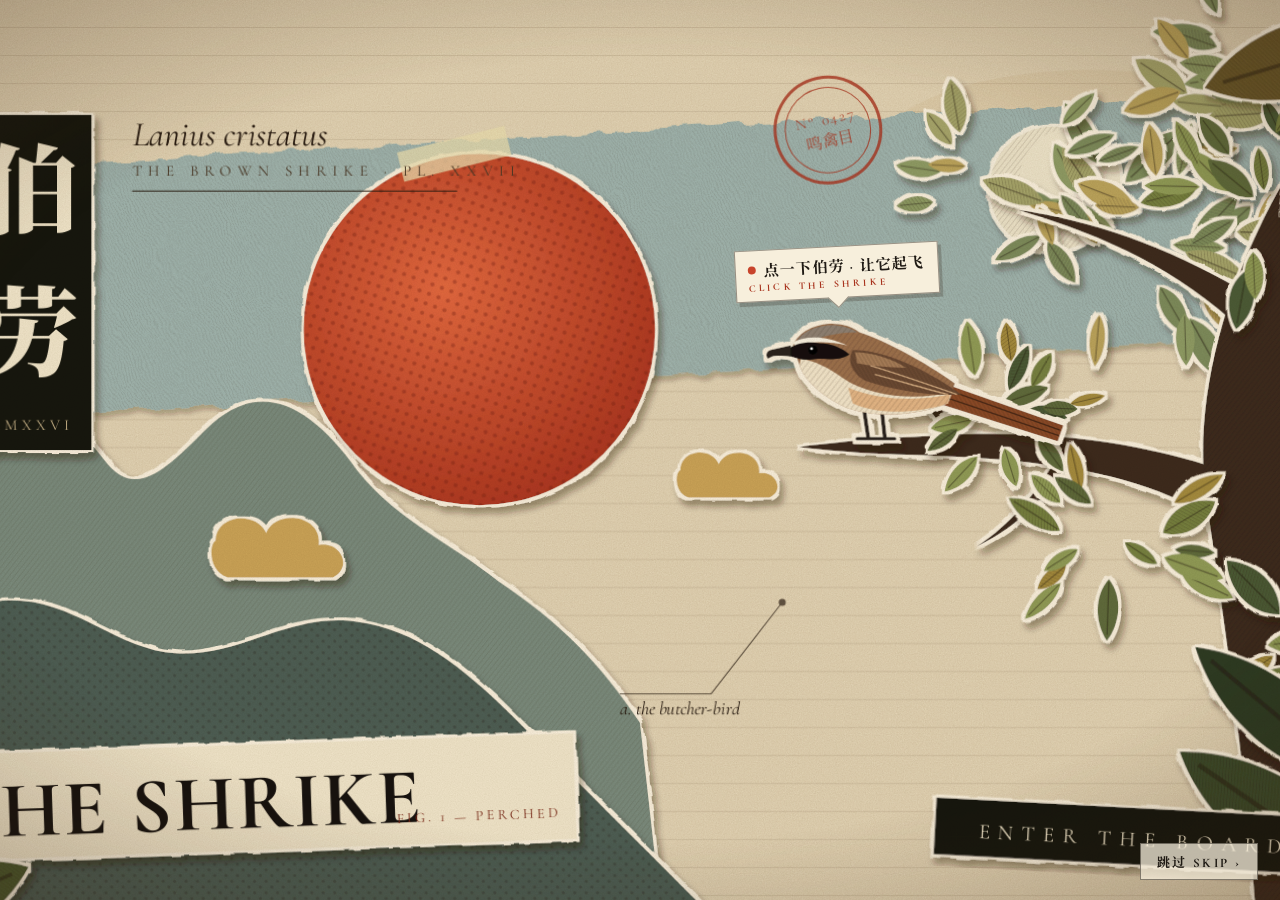
==== commit de727e89: "Add files via upload" ====
--- a/me/index.html
+++ b/me/index.html
@@ -131,6 +131,20 @@
     <span><kbd>E</kbd> 穿越传送门</span>
     <span>画的线条就是地面</span>
   </div>
+  <div id="monumentHud" class="monument-hud" aria-hidden="true">
+    <b>纪念碑谷</b>
+    <span class="mvbtns">
+      <button type="button" data-m="cube" class="on" title="放方块（左键）">方块</button>
+      <button type="button" data-m="portal" title="放传送门（左键）">传送门</button>
+      <button type="button" data-m="erase" title="删除（右键/左键）">删除</button>
+    </span>
+    <span class="mvbtns">
+      <button type="button" data-m="rot-" title="视角左转 (Q)">⟲</button>
+      <button type="button" data-m="rot+" title="视角右转 (E)">⟳</button>
+      <button type="button" data-m="home" title="回到入口 (R)">回到入口</button>
+    </span>
+    <span class="mvkeys"><kbd>W</kbd><kbd>A</kbd><kbd>S</kbd><kbd>D</kbd> 走路 · <kbd>Q</kbd><kbd>E</kbd> 转视角 · <kbd>F</kbd> 穿越 · <kbd>R</kbd> 回入口</span>
+  </div>
   <div id="ctxMenu" class="menu ctx hidden" role="menu"></div>
 </div>
 
@@ -149,6 +163,7 @@
       <label><input type="radio" name="dest" value="dark"><span class="dest d-dark"><b>暗夜画板</b><em>深色维度</em></span></label>
       <label><input type="radio" name="dest" value="blueprint"><span class="dest d-blue"><b>蓝图画板</b><em>工程蓝图网格</em></span></label>
       <label><input type="radio" name="dest" value="parkour"><span class="dest d-parkour"><b>跑酷维度</b><em>操控火柴人踩线条</em></span></label>
+      <label><input type="radio" name="dest" value="monument"><span class="dest d-monument"><b>纪念碑谷维度</b><em>3D 方块 · 能走的视错觉</em></span></label>
       <label><input type="radio" name="dest" value="web"><span class="dest d-web"><b>网页</b><em>嵌入一个页面</em></span></label>
     </div>
     <label class="field url-field">网址或本地相对路径
@@ -179,6 +194,7 @@
       <li><b>工具</b>：1 选择 · 2 抓手 · 3 画笔 · 4 矩形 · 5 椭圆 · 6 箭头 · 7 直线 · 8 文字 · 9 橡皮 · 0 传送门</li>
       <li><b>传送门</b>：单击即穿越；拖动可移动；Alt/Shift + 单击选中后可拖右下角缩放；右键可编辑目的地</li>
       <li><b>跑酷维度</b>：进去后会有一个火柴人 —— <b>A / D 走路 · 空格跳跃 · 靠近传送门按 E 穿越</b>；你画的线条就是地面，火柴人可以踩在上面（这个维度之外没有火柴人）。进入时火柴人从入口传送门下方的初始平台出现，掉下去会自动回到入口</li>
+      <li><b>纪念碑谷维度</b>：红方块主角，<b>WASD 走路 · Q / E 转动视角 · 走到传送门上按 F 穿越 · R 回到入口</b>；左键在这个维度里就是「放方块 / 放传送门 / 删除」（右下方的小工具条切换），右键也能删。只有方块和传送门可以搭。走路<b>只看当前画面</b>：判断两块方块之间有没有路，就看当前角度下这两块的<b>没有阴影的顶面</b>在屏幕上是不是<b>相接</b> —— 相接就能走过去，接不上就走不过去。所以中间隔着一条有阴影的侧面（台阶、墙）、只碰到一个顶点、或者被更靠前的方块挡住看不见的，都走不了；斜角（屏幕上对不上）也永远走不了。走的时候始终贴着亮面走，不会出现抬脚爬高台或者掉下去的动作。转视角（Q / E）时按新角度重新算，角度变了连线也会跟着变</li>
       <li><b>编辑</b>：Delete 删除 · Ctrl+D 复制 · Ctrl+C / V · Ctrl+Z / Ctrl+Shift+Z · 双击文字修改</li>
       <li><b>返回</b>：左上角「穿回」或 Backspace（在网页维度中）</li>
       <li><b>文件</b>：Ctrl+S 保存为本地 .lanius 文件（包含所有维度和传送门）· Ctrl+Shift+S 另存为 · Ctrl+O 打开，也可以把文件直接拖进窗口</li>
@@ -360,6 +376,7 @@
 
 <script src="js/portal.js"></script>
 <script src="js/parkour.js"></script>
+<script src="js/monument.js"></script>
 <script src="js/board.js"></script>
 <script src="js/intro.js"></script>
 </body>
--- a/me/css/style.css
+++ b/me/css/style.css
@@ -242,6 +242,7 @@
 body[data-style="blueprint"] { --paper-2: #f2f6fb; }
 body[data-style="dots"] { --paper-2: #ffffff; }
 body[data-style="parkour"] { --paper-2: #eef5fb; --line: rgba(38, 66, 92, 0.24); --accent: #1f6fb2; }
+body[data-style="monument"] { --paper-2: #eef4fa; --line: rgba(38, 66, 92, 0.22); --accent: #2f6fa8; }
 body[data-style="dark"] .swatches button.active { border-color: #23242c; }
 body[data-style="dark"] .toolbar::before { background: rgba(150, 120, 255, 0.4); }
 
@@ -271,6 +272,38 @@
 }
 @media (max-width: 900px) { .parkour-hud { bottom: 76px; font-size: 12px; gap: 10px; padding: 7px 12px; } }
 
+/* ---------- 纪念碑谷 HUD ---------- */
+.monument-hud {
+  position: fixed; left: 50%; bottom: 16px; z-index: 12;
+  transform: translateX(-50%);
+  display: none; align-items: center; gap: 12px;
+  padding: 8px 14px; border-radius: 14px;
+  background: rgba(24, 40, 56, 0.86); color: #eaf3ff;
+  font-size: 12.5px; letter-spacing: 0.02em;
+  box-shadow: 0 12px 30px rgba(10, 26, 40, 0.34);
+  backdrop-filter: blur(6px);
+}
+body.mode-monument .monument-hud { display: flex; animation: popIn 0.5s var(--ease); }
+.monument-hud > * { flex: 0 0 auto; }
+.monument-hud b { font-family: var(--hand); font-size: 20px; line-height: 1; color: #ffd9a0; letter-spacing: 0.06em; white-space: nowrap; }
+.monument-hud .mvbtns { display: inline-flex; align-items: center; gap: 6px; }
+.monument-hud button {
+  font: 500 12.5px var(--sans); color: #eaf3ff; cursor: pointer; white-space: nowrap;
+  padding: 5px 10px; border-radius: 8px;
+  background: rgba(255, 255, 255, 0.10); border: 1px solid rgba(255, 255, 255, 0.20);
+}
+.monument-hud button:hover { background: rgba(255, 255, 255, 0.22); }
+.monument-hud button.on { background: #ffd9a0; color: #2a2118; border-color: #ffd9a0; font-weight: 700; }
+.monument-hud .mvkeys { display: inline-flex; align-items: center; gap: 3px; opacity: 0.72; white-space: nowrap; }
+.monument-hud kbd {
+  font: 600 11px var(--sans); padding: 2px 5px; border-radius: 5px;
+  background: rgba(255, 255, 255, 0.14); border: 1px solid rgba(255, 255, 255, 0.22);
+}
+body.mode-monument .props { display: none; }
+body.mode-monument .toolbar { opacity: 0.3; pointer-events: none; }
+@media (max-width: 1180px) { .monument-hud .mvkeys { display: none; } }
+@media (max-width: 900px) { .monument-hud { bottom: 76px; font-size: 12px; gap: 8px; padding: 6px 10px; } }
+
 /* ================= 弹窗 ================= */
 .modal {
   position: fixed; inset: 0; z-index: 60; display: grid; place-items: center;
@@ -317,6 +350,7 @@
 .d-dark { background: #15161c radial-gradient(rgba(255, 255, 255, 0.2) 1px, transparent 1.5px) 0 0 / 12px 12px; color: #ece8de; }
 .d-blue { background: #1b4a80 repeating-linear-gradient(0deg, transparent 0 15px, rgba(255, 255, 255, 0.14) 15px 16px); color: #eef5ff; }
 .d-parkour { background: #e9f1f9 repeating-linear-gradient(0deg, transparent 0 16px, rgba(38, 70, 100, 0.16) 16px 18px); }
+.d-monument { background: #dceaf6 repeating-linear-gradient(135deg, transparent 0 9px, rgba(47, 111, 168, 0.16) 9px 10px); color: #1f3b55; }
 .d-web { background: linear-gradient(135deg, #e8e6e1, #cfcac0); }
 .url-field { display: none; }
 #portalForm.dest-web .url-field { display: block; }
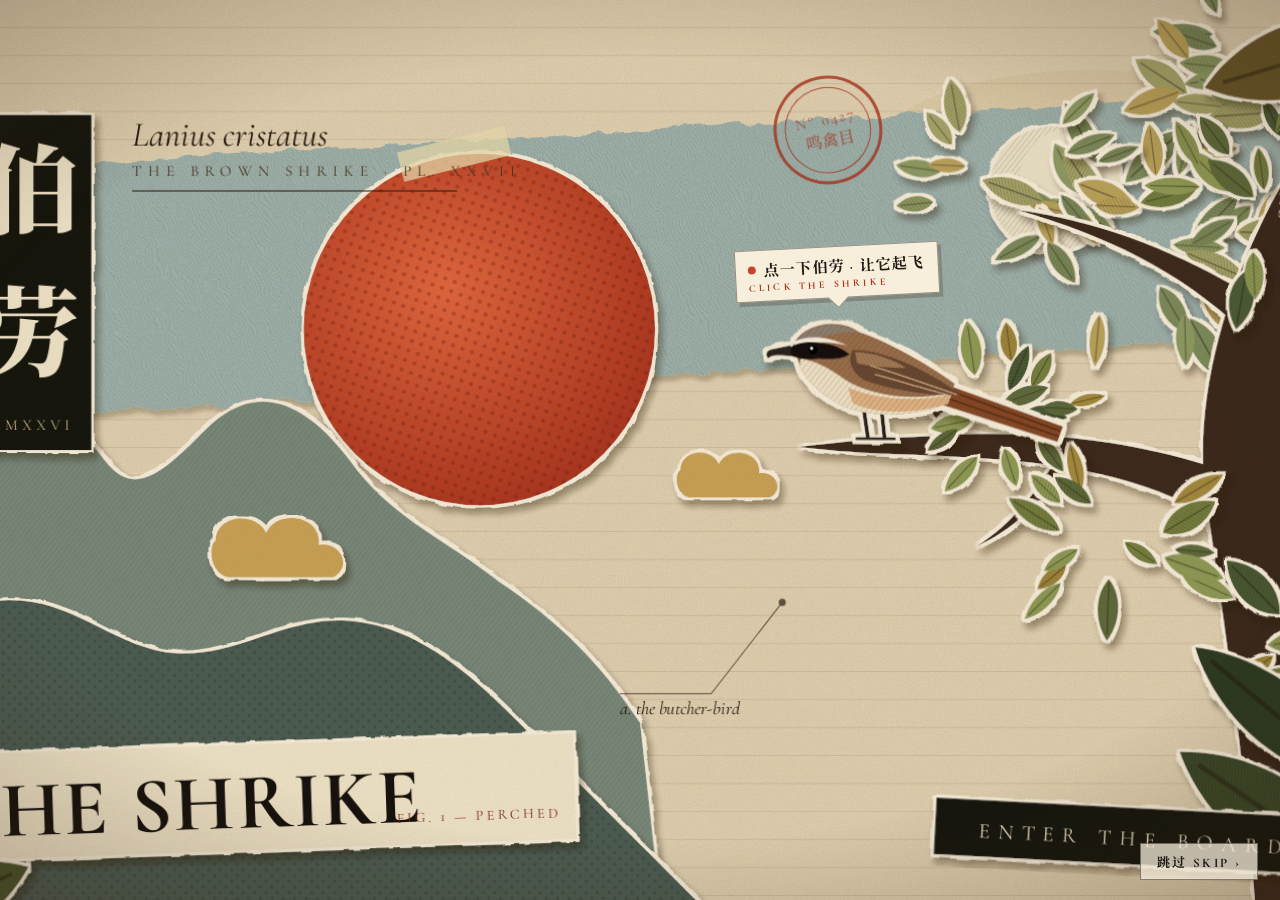
==== commit 33085312: "Add files via upload" ====
--- a/me/index.html
+++ b/me/index.html
@@ -139,11 +139,17 @@
       <button type="button" data-m="erase" title="删除（右键/左键）">删除</button>
     </span>
     <span class="mvbtns">
+      <button type="button" data-m="select" title="选方块（左键点它，可以选两块；同一处再点一下会翻到被挡住的那块）">选择</button>
+      <button type="button" data-m="up" title="单块换层：换到上层，沿视线方向挪一层，画面位置不变 (PgUp)">换上层</button>
+      <button type="button" data-m="down" title="单块换层：换到下层，沿视线方向挪一层，画面位置不变 (PgDn)">换下层</button>
+      <button type="button" data-m="swap" title="选中两块后，交换它们在画面上的前后遮挡：原来谁压在谁前面，换完就反过来。位置、高度一格不动；而且只影响这两块彼此的前后，它们跟别的方块之间谁压谁一点不变。再按一次换回去">交换上下</button>
+    </span>
+    <span class="mvbtns">
       <button type="button" data-m="rot-" title="视角左转 (Q)">⟲</button>
       <button type="button" data-m="rot+" title="视角右转 (E)">⟳</button>
       <button type="button" data-m="home" title="回到入口 (R)">回到入口</button>
     </span>
-    <span class="mvkeys"><kbd>W</kbd><kbd>A</kbd><kbd>S</kbd><kbd>D</kbd> 走路 · <kbd>Q</kbd><kbd>E</kbd> 转视角 · <kbd>F</kbd> 穿越 · <kbd>R</kbd> 回入口</span>
+    <span class="mvkeys"><kbd>W</kbd><kbd>A</kbd><kbd>S</kbd><kbd>D</kbd> 走路 · <kbd>Q</kbd><kbd>E</kbd> 转视角 · <kbd>F</kbd> 穿越 · <kbd>R</kbd> 回入口 · 中键拖动平移 · <kbd>PgUp</kbd><kbd>PgDn</kbd> 换层</span>
   </div>
   <div id="ctxMenu" class="menu ctx hidden" role="menu"></div>
 </div>
@@ -194,7 +200,7 @@
       <li><b>工具</b>：1 选择 · 2 抓手 · 3 画笔 · 4 矩形 · 5 椭圆 · 6 箭头 · 7 直线 · 8 文字 · 9 橡皮 · 0 传送门</li>
       <li><b>传送门</b>：单击即穿越；拖动可移动；Alt/Shift + 单击选中后可拖右下角缩放；右键可编辑目的地</li>
       <li><b>跑酷维度</b>：进去后会有一个火柴人 —— <b>A / D 走路 · 空格跳跃 · 靠近传送门按 E 穿越</b>；你画的线条就是地面，火柴人可以踩在上面（这个维度之外没有火柴人）。进入时火柴人从入口传送门下方的初始平台出现，掉下去会自动回到入口</li>
-      <li><b>纪念碑谷维度</b>：红方块主角，<b>WASD 走路 · Q / E 转动视角 · 走到传送门上按 F 穿越 · R 回到入口</b>；左键在这个维度里就是「放方块 / 放传送门 / 删除」（右下方的小工具条切换），右键也能删。只有方块和传送门可以搭。走路<b>只看当前画面</b>：判断两块方块之间有没有路，就看当前角度下这两块的<b>没有阴影的顶面</b>在屏幕上是不是<b>相接</b> —— 相接就能走过去，接不上就走不过去。所以中间隔着一条有阴影的侧面（台阶、墙）、只碰到一个顶点、或者被更靠前的方块挡住看不见的，都走不了；斜角（屏幕上对不上）也永远走不了。走的时候始终贴着亮面走，不会出现抬脚爬高台或者掉下去的动作。转视角（Q / E）时按新角度重新算，角度变了连线也会跟着变</li>
+      <li><b>纪念碑谷维度</b>：红方块主角，<b>WASD 走路 · Q / E 转动视角 · 走到传送门上按 F 穿越 · R 回到入口</b>；左键在这个维度里就是「放方块 / 放传送门 / 删除 / 选择」（右下方的小工具条切换），右键也能删。只有方块和传送门可以搭。用「选择」可以点中<b>两块</b>方块（同一处再点一下会翻到被挡住的那块），两块会分别标成 <b>A</b> / <b>B</b>；按 <b>交换上下</b> 就把它们在<b>画面上的前后</b>换过来 —— 原来 B 被 A 压着，换完就是 A 被 B 压着，<b>位置、高度一格都不动</b>；而且<b>只影响这两块彼此</b>的前后，它们跟别的方块之间谁压谁<b>一点不变</b>，再按一次就换回去。造不可能三角就靠这个：让本该在后面的那一块画到前面来。走法也跟着画面重算（屏幕上看着能接上，就能走过去）。只选一块时还可以用 <b>换上层 / 换下层</b>（<kbd>PgUp</kbd> / <kbd>PgDn</kbd>）沿视线方向挪一层：<b>画面上的位置一点不动</b>，只是它从「被前面那块盖住」变成「盖住前面那块」。<b>鼠标中键拖动</b>可以上下左右平移视野（滚轮也能平移，按住 Ctrl 滚轮是缩放）。走路<b>只看当前画面</b>：判断两块方块之间有没有路，就看当前角度下这两块的<b>没有阴影的顶面</b>在屏幕上是不是<b>相接</b> —— 相接就能走过去，接不上就走不过去。所以中间隔着一条有阴影的侧面（台阶、墙）、只碰到一个顶点、或者被更靠前的方块挡住看不见的，都走不了；斜角（屏幕上对不上）也永远走不了。走的时候始终贴着亮面走，不会出现抬脚爬高台或者掉下去的动作。转视角（Q / E）时按新角度重新算，角度变了连线也会跟着变</li>
       <li><b>编辑</b>：Delete 删除 · Ctrl+D 复制 · Ctrl+C / V · Ctrl+Z / Ctrl+Shift+Z · 双击文字修改</li>
       <li><b>返回</b>：左上角「穿回」或 Backspace（在网页维度中）</li>
       <li><b>文件</b>：Ctrl+S 保存为本地 .lanius 文件（包含所有维度和传送门）· Ctrl+Shift+S 另存为 · Ctrl+O 打开，也可以把文件直接拖进窗口</li>
@@ -377,6 +383,7 @@
 <script src="js/portal.js"></script>
 <script src="js/parkour.js"></script>
 <script src="js/monument.js"></script>
+<script src="js/default-board.js"></script>
 <script src="js/board.js"></script>
 <script src="js/intro.js"></script>
 </body>
--- a/me/css/style.css
+++ b/me/css/style.css
@@ -210,6 +210,8 @@
 }
 #toast.show { opacity: 1; transform: translate(-50%, 0); }
 #toast.err { background: #8f1f16; }
+/* 纪念碑谷里底部有工具条，提示条挪到它上面，别被压住 */
+body.mode-monument #toast { bottom: 86px; }
 /* 右键菜单：紧凑、按内容自适应宽度（不再继承顶部菜单的 right:0 导致被拉长） */
 .menu.ctx {
   position: fixed; top: 0; left: 0; right: auto; width: max-content; min-width: 132px; max-width: 220px;
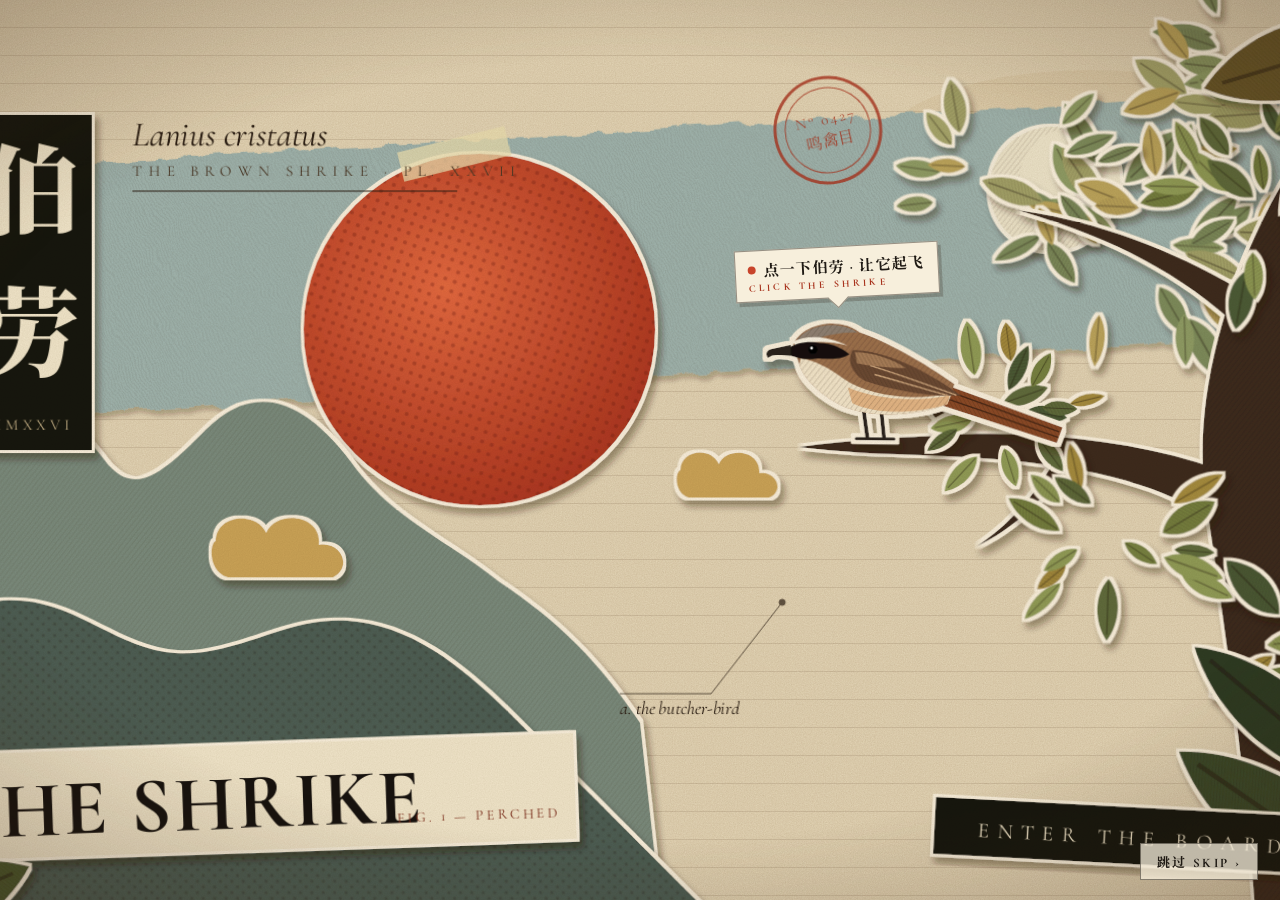
==== commit fe1e9ce2: "Add files via upload" ====
--- a/me/index.html
+++ b/me/index.html
@@ -219,11 +219,9 @@
     <defs>
       <filter id="cutout" x="-20%" y="-20%" width="140%" height="140%">
         <feMorphology in="SourceAlpha" operator="dilate" radius="3.2" result="dil"/>
-        <feTurbulence type="fractalNoise" baseFrequency="0.06" numOctaves="2" seed="4" result="tn"/>
-        <feDisplacementMap in="dil" in2="tn" scale="5" xChannelSelector="R" yChannelSelector="G" result="rough"/>
         <feFlood flood-color="#f7eedb"/>
-        <feComposite in2="rough" operator="in" result="border"/>
-        <feGaussianBlur in="rough" stdDeviation="3" result="blur"/>
+        <feComposite in2="dil" operator="in" result="border"/>
+        <feGaussianBlur in="dil" stdDeviation="3" result="blur"/>
         <feOffset in="blur" dx="4" dy="6" result="off"/>
         <feFlood flood-color="#2a1a0c" flood-opacity="0.38"/>
         <feComposite in2="off" operator="in" result="shadow"/>
--- a/me/css/style.css
+++ b/me/css/style.css
@@ -430,6 +430,8 @@
   display: inline-block; width: 8px; height: 8px; margin-right: 8px; border-radius: 50%;
   background: #c8442b; vertical-align: 2px; animation: hintPulse 1.2s ease-out infinite;
 }
+#birdHint:not(.show) .tag,
+#birdHint:not(.show) .dot { animation-play-state: paused; }
 @keyframes hintBob { 50% { transform: translate(-50%, calc(-100% - 6px)) rotate(-2deg); } }
 @keyframes hintPulse { 0% { box-shadow: 0 0 0 0 rgba(200, 68, 43, 0.6); } 100% { box-shadow: 0 0 0 10px rgba(200, 68, 43, 0); } }
 #bird .flight-part { display: none; }
@@ -437,12 +439,10 @@
 #bird.flying .perch-part { display: none; }
 #fallLeaves svg { position: absolute; left: 0; top: 0; transform-origin: 45px 20px; pointer-events: none; }
 .intro-grain {
-  position: absolute; inset: -50%; pointer-events: none; opacity: 0.16; mix-blend-mode: multiply;
+  position: absolute; inset: 0; pointer-events: none; opacity: 0.16; mix-blend-mode: multiply;
   background-image: url("data:image/svg+xml,%3Csvg xmlns='http://www.w3.org/2000/svg' width='180' height='180'%3E%3Cfilter id='n'%3E%3CfeTurbulence type='fractalNoise' baseFrequency='0.85' numOctaves='2' stitchTiles='stitch'/%3E%3CfeColorMatrix values='0 0 0 0 0.3 0 0 0 0 0.2 0 0 0 0 0.1 0 0 0 0.9 0'/%3E%3C/filter%3E%3Crect width='180' height='180' filter='url(%23n)'/%3E%3C/svg%3E");
-  animation: grain 0.6s steps(3) infinite;
-}
-@keyframes grain {
-  0% { transform: translate(0, 0); } 33% { transform: translate(-3%, 2%); } 66% { transform: translate(2%, -3%); } 100% { transform: translate(0, 0); }
+  /* 纸纹保持静态：原来每 0.2 秒整屏位移一次，配合 multiply 会把整屏重新合成，
+     低配机在开场拼贴阶段很容易顿一下。 */
 }
 #skipIntro {
   position: absolute; right: 22px; bottom: 20px; z-index: 5;
@@ -464,5 +464,5 @@
   body:not(.mode-web) .topleft { max-width: calc(100vw - 80px); }
 }
 @media (prefers-reduced-motion: reduce) {
-  .mini-portal, .intro-grain { animation: none; }
-}
+  .mini-portal { animation: none; }
+}
